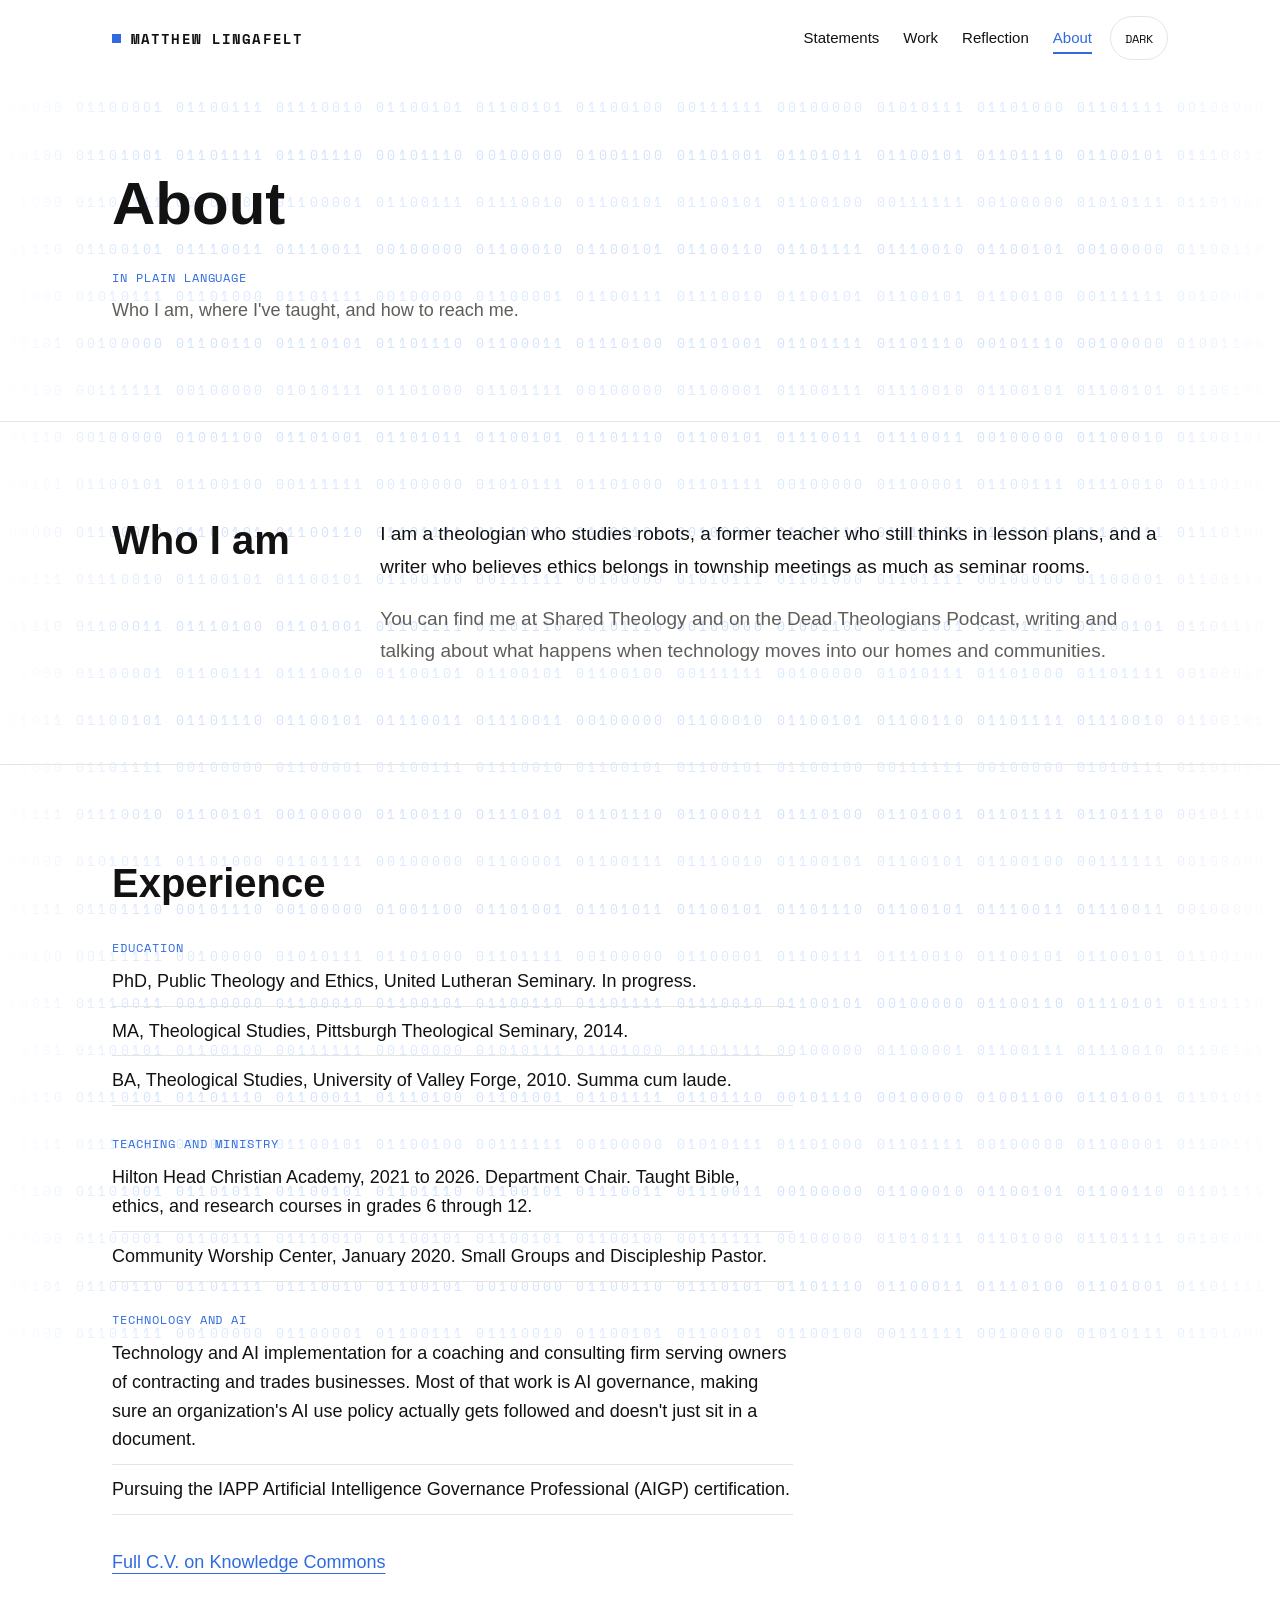
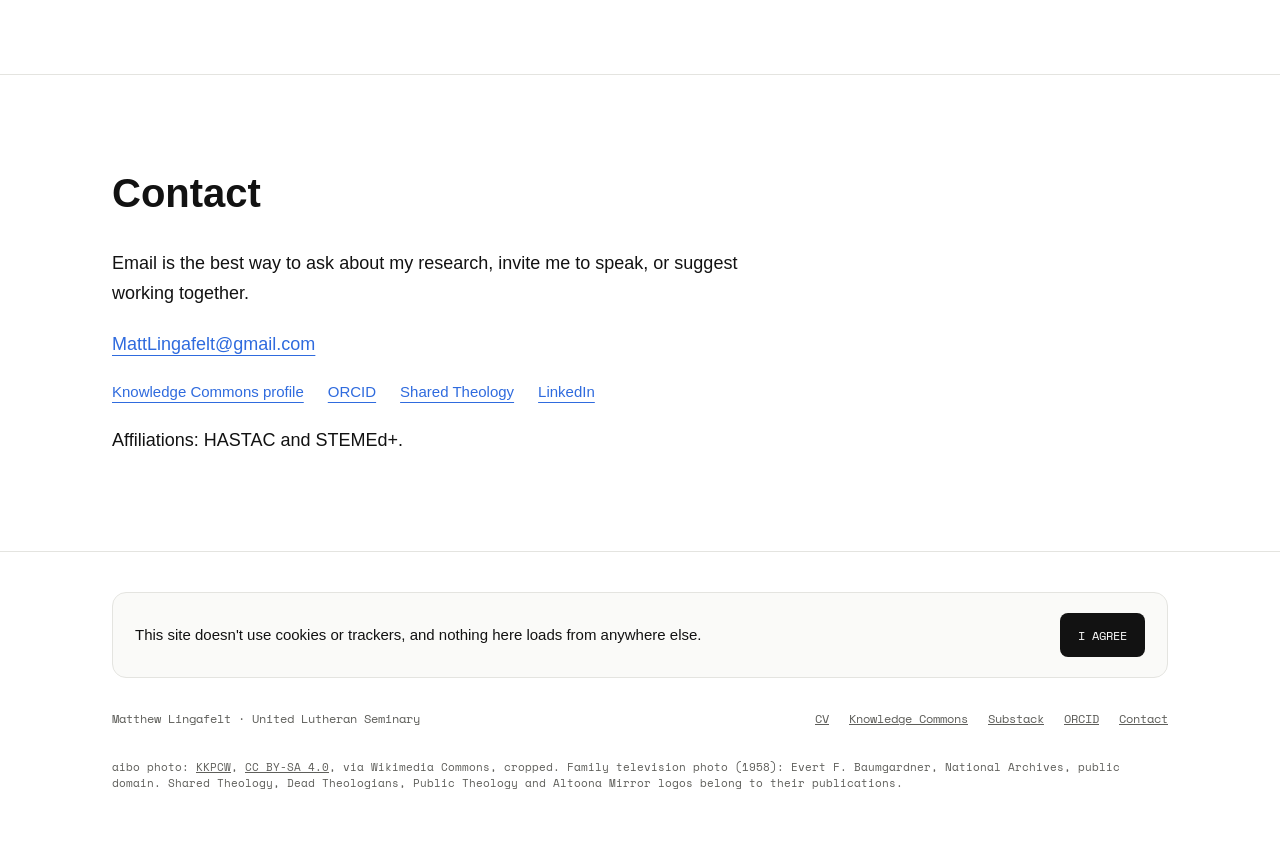
==== about.html @ e6d9fc23 "Five-page portfolio site: Home, Statements, Work, Reflection, About Replaces the single Folio page w" ====
<!doctype html>
<html lang="en">
<head>
<meta charset="utf-8">
<meta name="viewport" content="width=device-width, initial-scale=1">
<title>About · Matthew Lingafelt</title>
<meta name="description" content="Who I am, where I've taught, and how to reach me.">
<link rel="canonical" href="https://mattlingafelt.com/about.html">
<meta property="og:url" content="https://mattlingafelt.com/about.html">
<meta property="og:title" content="About · Matthew Lingafelt">
<meta property="og:description" content="Who I am, where I've taught, and how to reach me.">
<meta property="og:type" content="website">
<meta property="og:image" content="https://mattlingafelt.com/images/family-watching-television-1958.jpg">
<meta property="og:image:alt" content="A family watching television together in their living room, 1958.">
<link rel="icon" href="favicon.svg" type="image/svg+xml">
<link rel="stylesheet" href="css/site.css">
<script type="application/ld+json">
{
  "@context": "https://schema.org",
  "@type": "ProfilePage",
  "mainEntity": {
    "@type": "Person",
    "name": "Matthew Lingafelt",
    "jobTitle": "PhD student, Public Theology and Ethics",
    "affiliation": { "@type": "CollegeOrUniversity", "name": "United Lutheran Seminary" },
    "image": "https://mattlingafelt.com/headshot.jpg",
    "sameAs": [
      "https://orcid.org/0009-0001-2127-9851",
      "https://profile.hcommons.org/members/MRLingafelt/",
      "https://mrlingafelt.hcommons.org/",
      "https://sharedtheology.substack.com",
      "https://www.linkedin.com/in/matthew-lingafelt-4976b8158/"
    ],
    "knowsAbout": ["Public theology", "Theological ethics", "Embodied AI", "Companion robots", "AI governance", "Digital humanities"]
  }
}
</script>
</head>
<body>
<a class="skip" href="#main">Skip to content</a>
<div class="binary" aria-hidden="true"></div>

<header class="top">
  <div class="wrap">
    <a class="brand" href="index.html">MATTHEW LINGAFELT</a>
    <nav aria-label="Primary">
      <a href="statements.html">Statements</a>
      <a href="work.html">Work</a>
      <a href="reflection.html">Reflection</a>
      <a href="about.html" aria-current="page">About</a>
    </nav>
    <button type="button" class="pill" id="theme">Dark</button>
  </div>
</header>

<main id="main">
<section class="sec hero">
  <div class="wrap panel">
    <h1>About</h1>
    <div class="plain">
      <span class="tag">IN PLAIN LANGUAGE</span>
      <p class="lede" data-load>Who I am, where I've taught, and how to reach me.</p>
    </div>
  </div>
</section>

<section id="about" class="sec">
  <div class="wrap panel split about" style="gap:48px">
    <h2>Who I am</h2>
    <div>
      <p data-words="ink entry 15 30 28">I am a theologian who studies robots, a former teacher who still thinks in lesson plans, and a writer who believes ethics belongs in township meetings as much as seminar rooms.</p>
      <p data-words="mut entry 42 30 28">You can find me at Shared Theology and on the Dead Theologians Podcast, writing and talking about what happens when technology moves into our homes and communities.</p>
    </div>
  </div>
</section>

<section id="experience" class="sec">
  <div class="wrap panel">
    <h2>Experience</h2>
    <dl class="exp">
      <dt>Education</dt>
      <dd>PhD, Public Theology and Ethics, United Lutheran Seminary. In progress.</dd>
      <dd>MA, Theological Studies, Pittsburgh Theological Seminary, 2014.</dd>
      <dd>BA, Theological Studies, University of Valley Forge, 2010. Summa cum laude.</dd>
      <dt>Teaching and ministry</dt>
      <dd>Hilton Head Christian Academy, 2021 to 2026. Department Chair. Taught Bible, ethics, and research courses in grades 6 through 12.</dd>
      <dd>Community Worship Center, January 2020. Small Groups and Discipleship Pastor.</dd>
      <dt>Technology and AI</dt>
      <dd>Technology and AI implementation for a coaching and consulting firm serving owners of contracting and trades businesses. Most of that work is AI governance, making sure an organization's AI use policy actually gets followed and doesn't just sit in a document.</dd>
      <dd>Pursuing the IAPP Artificial Intelligence Governance Professional (AIGP) certification.</dd>
    </dl>
    <p class="prose"><a href="https://mrlingafelt.hcommons.org/cv/">Full C.V. on Knowledge Commons</a></p>
  </div>
</section>

<section class="sec noexit">
  <div class="wrap panel">
    <h2 id="contact">Contact</h2>
    <div class="prose">
      <p class="para" data-words="pink cover 6 24 20">Email is the best way to ask about my research, invite me to speak, or suggest working together.</p>
      <p><a href="mailto:MattLingafelt@gmail.com">MattLingafelt@gmail.com</a></p>
      <ul class="toc">
        <li><a href="https://profile.hcommons.org/members/MRLingafelt/">Knowledge Commons profile</a></li>
        <li><a href="https://orcid.org/0009-0001-2127-9851">ORCID</a></li>
        <li><a href="https://sharedtheology.substack.com">Shared Theology</a></li>
        <li><a href="https://www.linkedin.com/in/matthew-lingafelt-4976b8158/">LinkedIn</a></li>
      </ul>
      <p>Affiliations: HASTAC and STEMEd+.</p>
    </div>
  </div>
</section>
</main>

<footer>
  <div class="wrap">
    <div class="consent" role="region" aria-label="Consent notice">
      <span id="consent" aria-live="polite">This site doesn't use cookies or trackers, and nothing here loads from anywhere else.</span>
      <button type="button" id="agree">I AGREE</button>
    </div>
    <div class="foot">
      <span>Matthew Lingafelt · United Lutheran Seminary</span>
      <nav aria-label="Elsewhere">
        <a href="https://mrlingafelt.hcommons.org/cv/">CV</a>
        <a href="https://profile.hcommons.org/members/MRLingafelt/">Knowledge Commons</a>
        <a href="https://sharedtheology.substack.com">Substack</a>
        <a href="https://orcid.org/0009-0001-2127-9851">ORCID</a>
        <a href="about.html#contact">Contact</a>
      </nav>
    </div>
    <p class="credit">aibo photo: <a href="https://commons.wikimedia.org/wiki/File:Aibo_ERS-1000_-_1.jpg">KKPCW</a>, <a href="https://creativecommons.org/licenses/by-sa/4.0/">CC BY-SA 4.0</a>, via Wikimedia Commons, cropped. Family television photo (1958): Evert F. Baumgardner, National Archives, public domain. Shared Theology, Dead Theologians, Public Theology and Altoona Mirror logos belong to their publications.</p>
  </div>
</footer>

<script src="js/site.js" defer></script>
</body>
</html>
---- css/site.css ----
/* fonts are served from this folder so the footer's "no third parties" stays true (all three are SIL Open Font License) */
@font-face{font-family:'Space Grotesk';font-weight:400 600;font-display:swap;src:url(../fonts/space-grotesk.woff2) format('woff2')}
@font-face{font-family:'Oxanium';font-weight:500 700;font-display:swap;src:url(../fonts/oxanium.woff2) format('woff2')}
@font-face{font-family:'Space Mono';font-weight:400;font-display:swap;src:url(../fonts/space-mono-400.woff2) format('woff2')}
@font-face{font-family:'Space Mono';font-weight:700;font-display:swap;src:url(../fonts/space-mono-700.woff2) format('woff2')}
/* white by default; dark only when the visitor asks for it */
:root{color-scheme:light;
--bg:light-dark(#FFFFFF,#111110);--ink:light-dark(#121212,#F3F3EF);--muted:light-dark(#5E5E5A,#A9A9A3);--line:light-dark(#E4E4E0,#2C2C2A);--card:light-dark(#FAFAF8,#181817);
--accent:light-dark(#2F6BDE,#8DB8FF);--soft:#8DB8FF;--wash:light-dark(#F1F6FF,#121A2B);--on-accent:light-dark(#FFFFFF,#0B1220);--shelf:light-dark(#D5DCEB,#2A3550);
--tone-a:light-dark(#6FA0F2,#5E8FE0);--tone-b:#8DB8FF;--ghost:light-dark(#D4D4D0,#3C3C3A);--flash:light-dark(#5B8FE8,#8DB8FF);
--mono:'Space Mono',ui-monospace,monospace;--display:'Oxanium','Space Grotesk',sans-serif}
:root[data-theme=dark]{color-scheme:dark}
*{box-sizing:border-box}
html{scroll-padding-top:76px}
body{margin:0;background:var(--bg);color:var(--ink);font-family:'Space Grotesk','Helvetica Neue',Arial,sans-serif}
a{color:inherit}a:hover{opacity:.7}
:focus-visible{outline:2px solid var(--accent);outline-offset:3px;border-radius:4px}
[hidden]{display:none!important}
h1,h2,h3,p,dl,dd,ul{margin:0}
ul{list-style:none;padding:0}
h1,h2,.ch-title{font-family:var(--display);font-weight:600}
h2{font-size:40px}
.wrap{max-width:1120px;margin:0 auto;padding-inline:32px}
.mono{font-family:var(--mono);font-size:12px}
.tag{font-family:var(--mono);font-size:12px;letter-spacing:.08em;color:var(--accent)}
.skip{position:absolute;left:-999px}.skip:focus{left:12px;top:12px;z-index:20;background:var(--bg);padding:10px 14px}
.pill{font-family:var(--mono);font-size:12px;text-transform:uppercase;padding:10px 14px;min-height:44px;border-radius:999px;cursor:pointer;background:transparent;color:var(--ink);border:1px solid var(--line);transition:background .2s,color .2s,border-color .2s}
.pill:hover{border-color:var(--accent)}
.pill[aria-pressed=true],.tog:has(:checked){background:var(--accent);color:var(--on-accent);border-color:var(--accent)}

.top{position:relative;z-index:9}
.top .wrap{padding-block:16px;display:flex;flex-wrap:wrap;justify-content:space-between;align-items:center;gap:12px 18px}
.top a{text-decoration:none}
.brand{display:inline-flex;align-items:center;gap:10px;font-family:var(--mono);font-weight:700;font-size:14px;letter-spacing:.08em}
.brand::before{content:"";width:9px;height:9px;background:var(--accent)}
.top nav{display:flex;flex-wrap:wrap;align-items:center;gap:8px 24px;font-size:15px}
.top nav a{padding-block:6px;border-bottom:2px solid transparent;transition:border-color .25s,color .25s}
.top nav a[aria-current]{color:var(--accent);border-color:var(--accent)}
.top nav{margin-left:auto}
@media (max-width:640px){.top nav{order:3;width:100%}}
@media (min-width:760px){.top{position:sticky;top:0;background:color-mix(in srgb,var(--bg) 82%,transparent);-webkit-backdrop-filter:blur(12px);backdrop-filter:blur(12px)}}

.sec{position:relative;overflow:clip;view-timeline-name:--p}
.sec:not(.hero){border-top:1px solid var(--line)}
.panel{padding-block:96px;display:flex;flex-direction:column;gap:32px}
.split{flex-direction:row;flex-wrap:wrap}
.head{display:flex;flex-wrap:wrap;justify-content:space-between;align-items:baseline;gap:12px 20px}

.herocontent{animation:resolve-load 1s ease-out both}
/* one continuous binary field behind every panel: faint between panels, swelling softly (JS sets --b) where one panel hands off to the next */
.binary{position:fixed;left:0;right:0;top:-40px;height:calc(100vh + 480px);z-index:-1;pointer-events:none;overflow:hidden;display:flex;flex-direction:column;justify-content:space-between;opacity:calc(.07 + .23*var(--b,0));transform:translateY(calc(var(--shift,0)*-1px));will-change:opacity,transform;-webkit-mask-image:linear-gradient(90deg,transparent,#000 12%,#000 88%,transparent);mask-image:linear-gradient(90deg,transparent,#000 12%,#000 88%,transparent)}
.row{white-space:nowrap;font:13px/1 var(--mono);letter-spacing:.24em;margin-left:-24px;color:var(--tone-a);animation:rip-x 3.6s ease-in-out infinite alternate,rip-o 2.8s ease-in-out infinite alternate;animation-delay:calc(var(--i)*-.3s),calc(var(--i)*-.42s)}
.row:nth-child(even){color:var(--tone-b)}
.sec.off .room *{animation-play-state:paused}

.herocontent{padding-block:64px 96px;display:flex;flex-wrap:wrap;gap:56px;align-items:stretch}
.intro{flex:1 1 420px;display:flex;flex-direction:column;gap:22px}
.intro img{width:96px;height:96px;border-radius:50%;object-fit:cover;border:2px solid var(--accent)}
h1{font-size:clamp(40px,5vw,60px);line-height:1.08}
/* the headline fades from ink into the accent blue in reading order: top-left to bottom-right */
.intro h1{width:fit-content;background:linear-gradient(to bottom right,var(--ink) 25%,var(--accent) 80%);-webkit-background-clip:text;background-clip:text;color:transparent}
.lede{font-size:18px;line-height:1.65;color:var(--muted)}
.cta{display:flex;flex-wrap:wrap;gap:10px}
.cta a{text-decoration:none;font-size:15px;padding:13px 20px;border-radius:8px;min-height:44px;display:inline-flex;align-items:center;border:1px solid var(--accent);color:var(--accent)}
.cta a:first-child{background:var(--ink);border-color:var(--ink);color:var(--bg);font-weight:500}
.facts{margin-top:8px;font-family:var(--mono);font-size:13px;max-width:420px}
.facts div,.parties li{display:flex;justify-content:space-between;gap:12px;padding:10px 0;border-bottom:1px solid var(--line)}
.facts dt{color:var(--accent)}
.feature{flex:1 1 420px;min-width:0;display:flex;flex-direction:column;border:1px solid var(--line);border-radius:14px;overflow:hidden;background:var(--card);text-decoration:none;transition:border-color .3s,transform .3s}
.feature:hover{opacity:1;border-color:var(--accent);transform:translateY(-3px)}
.feature .read{margin-top:4px;font-size:15px;color:var(--accent)}
.feature .ch-arrow{display:inline-block;font-size:inherit}
.feature:hover .ch-arrow,.feature:focus-visible .ch-arrow{transform:translate(4px,-4px)}
/* the photo grows to fill the card, so the card ends level with the left column */
.banner{flex:1 1 auto;min-height:220px;position:relative;background:#2a2a2a}
.banner img{position:absolute;inset:0;width:100%;height:100%;object-fit:cover;object-position:50% 62%}
.cosmos i{position:absolute;border-radius:50%}
.feature>div:last-child{padding:26px;display:flex;flex-direction:column;gap:12px}
.feature h2{font-family:inherit;font-size:26px;font-weight:500;line-height:1.2}
.feature p{font-size:16px;line-height:1.6;color:var(--muted)}

.room{position:relative;aspect-ratio:10/9;border:1px solid var(--line);border-radius:14px;background:var(--wash);overflow:clip}
.room svg{display:block;width:100%;height:100%}
.room.paused *{animation-play-state:paused!important}
/* camera = lit eyes, microphone = blue rings, cloud = digits travelling up to the cloud */
.room.nocam .fx-blink{opacity:.25;filter:none!important;animation:none}
.room.nomic .ring,.room:not(.cloud) .send{display:none}
.floor{fill:var(--shelf);opacity:.3}
.rug{fill:var(--bg);stroke:var(--soft);stroke-width:1.5;opacity:.85}
.wood{fill:light-dark(#B9BBC6,#4A5674)}
.frame{fill:none;stroke:light-dark(#C5CCDA,#3A4666);stroke-width:3}
.pane{fill:light-dark(#DCE8FF,#0B1430)}
.curtain{fill:var(--shelf)}
.paper{fill:var(--bg);stroke:light-dark(#C5CCDA,#3A4666);stroke-width:2}
.doodle{fill:none;stroke:var(--accent);stroke-width:2;stroke-linecap:round}
.ring{fill:none;stroke:var(--soft);stroke-width:1.5;transform-box:fill-box;transform-origin:50% 50%;animation:ping 3.2s ease-out infinite}
.ring+.ring{animation-delay:-1.6s}
.send{fill:none;stroke:var(--accent);stroke-width:1.5;stroke-linejoin:round}
.link{stroke-dasharray:2 8;opacity:.45;animation:flow 1.2s linear infinite}
.bit{fill:var(--accent);stroke:none;font:700 12px var(--mono);transform:translate(calc(var(--j)*30px),calc(var(--j)*-80px));animation:send 3.2s linear infinite;animation-delay:calc(var(--j)*-.8s)}
/* one beat of play: she pushes the ball, the robot rolls up and nudges it back */
.play-ball,.play-spin,.play-arm,.play-lean,.play-tail,.play-bot,.play-wheel{animation:1.6s ease-in-out infinite alternate}
.play-spin,.play-arm,.play-lean,.play-tail,.play-wheel,.fx-blink,.fx-ant{transform-box:fill-box}
.play-ball{animation-name:roll}
.play-spin{transform-origin:50% 50%;animation-name:ballspin}
.play-arm{transform-origin:50% 8%;transform:rotate(-40deg);animation-name:push}
.play-lean{transform-origin:30% 100%;animation-name:lean}
.play-tail{transform-origin:80% 0%;animation-name:sway}
.play-bot{animation-name:nudge}
.play-wheel{transform-origin:50% 50%;animation-name:wheel}
/* scroll story: the room stays pinned while the captions scroll past and switch its features on one by one */
/* the room panel is a tinted band, so the shutter reads as a lens opening onto her room */
#room{background:var(--wash)}
/* camera shutter: dark aperture blades over the panel's first screen, opening as it scrolls in (JS turns the blades) */
.shutter{position:absolute;left:0;right:0;top:0;height:100vh;z-index:5;pointer-events:none;will-change:transform}
.shutter svg{display:block;width:100%;height:100%}
.shutter polygon{fill:#0A0A0A;stroke:#6B6B6B;stroke-width:.35;stroke-linejoin:round}
.shutter.gone{display:none}
.badge{align-self:flex-start;display:inline-flex;align-items:center;gap:10px;padding:11px 18px;border-radius:999px;background:var(--accent);color:var(--on-accent);font:700 14px/1 var(--mono);letter-spacing:.12em}
.badge::before{content:"";width:8px;height:8px;border-radius:50%;background:currentColor;animation:fx-pulse 2.4s ease-in-out infinite}
.story{display:grid;gap:0 clamp(24px,4vw,56px)}
.story .room{position:sticky;top:12px;z-index:2;box-shadow:0 -12px 0 var(--wash)}
.steps{list-style:none;margin:0;padding:0}
.step{min-height:62vh;display:flex;flex-direction:column;justify-content:center;gap:12px;color:var(--muted);opacity:.35;transition:opacity .4s,color .4s}
.step.on{opacity:1;color:var(--ink)}
.step p{margin:0;font-size:clamp(20px,2.1vw,26px);line-height:1.45;text-wrap:pretty}
.step-n{font-family:var(--mono);font-size:12px;letter-spacing:.08em;color:var(--accent)}
.step.final{min-height:0;padding-block:18vh 8px;gap:28px}
.step.final .sense{grid-template-columns:1fr;gap:24px}
@media (min-width:760px){
.story{grid-template-columns:minmax(0,5fr) minmax(0,7fr);align-items:start}
.story .room{grid-column:2;grid-row:1;top:96px;width:min(100%,calc((100vh - 140px)*10/9));justify-self:end}
.steps{grid-column:1;grid-row:1}
}
.sense{display:grid;grid-template-columns:repeat(auto-fit,minmax(min(320px,100%),1fr));gap:24px 48px;align-items:start}
.sense fieldset{border:0;margin:0;padding:0;display:flex;flex-wrap:wrap;gap:8px}
.sense legend{padding:0;margin-bottom:14px;font-size:17px;line-height:1.5}
.tog{position:relative;display:inline-flex;align-items:center;gap:8px}
.tog input{position:absolute;opacity:0;pointer-events:none}
.tog::before{content:"";width:8px;height:8px;border-radius:50%;border:1.5px solid currentColor}
.tog:has(:checked)::before{background:currentColor}
.tog:has(:focus-visible){outline:2px solid var(--accent);outline-offset:3px}
.count{display:flex;align-items:baseline;gap:12px;font-size:16px;color:var(--muted)}
.count b{font:600 56px/1 var(--display);color:var(--accent)}
.parties{margin-top:6px;font-family:var(--mono);font-size:13px}
.parties span:last-child{color:var(--muted)}
.parties .dim{opacity:.5}
.caption{display:flex;flex-wrap:wrap;justify-content:space-between;align-items:center;gap:12px 32px}
.caption p{flex:999 1 420px;font-size:16px;line-height:1.6;color:var(--muted)}
.caption a{font-size:15px;color:var(--accent);text-underline-offset:5px}

.lectio{padding-block:120px;gap:40px}
.lectio p{flex:999 1 640px;min-width:0;font-size:clamp(30px,3.6vw,48px);line-height:1.25;font-weight:500;letter-spacing:-.015em}

.list{border-top:1px solid var(--line)}
.posts li{position:relative;isolation:isolate;overflow:clip;display:flex;flex-wrap:wrap;gap:8px 32px;align-items:baseline;padding:24px 20px;border-bottom:1px solid var(--line)}
.posts time{font-family:var(--mono);font-size:12px;color:var(--accent);flex:0 0 110px}
.posts .t{text-decoration:none;font-size:22px;font-weight:500;flex:999 1 420px;transition:transform .45s cubic-bezier(.2,.7,.2,1)}
/* same blue sweep as the Work rows; the title link stretches over the whole row */
.posts .t::after{content:"";position:absolute;inset:0}
.posts .t:hover{opacity:1}
.posts li:has(a)::before{content:"";position:absolute;inset:0;z-index:-1;background:var(--wash);transform:scaleX(0);transform-origin:0 50%;transition:transform .45s cubic-bezier(.2,.7,.2,1)}
.posts li:has(a:hover)::before,.posts li:has(a:focus-visible)::before{transform:scaleX(1)}
.posts li:has(a:hover) .t,.posts li:has(a:focus-visible) .t{transform:translateX(14px)}
.posts .mono{color:var(--muted)}
.tabs{display:flex;flex-wrap:wrap;gap:6px}

.ch{text-decoration:none;position:relative;overflow:clip;display:flex;flex-wrap:wrap;align-items:center;gap:16px 40px;padding:36px 20px;border-bottom:1px solid var(--line)}
.ch:hover{opacity:1}
.ch>*{position:relative}
.ch-fill{position:absolute;inset:0;background:var(--wash);transform:scaleX(0);transform-origin:0 50%;transition:transform .45s cubic-bezier(.2,.7,.2,1)}
.ch-title{flex:999 1 min(360px,100%);min-width:0;font-size:clamp(24px,4vw,52px);line-height:1;white-space:nowrap;transition:transform .45s cubic-bezier(.2,.7,.2,1)}
.ch-arrow{font-size:30px;color:var(--accent);transition:transform .35s}
.ch:hover .ch-fill,.ch:focus-visible .ch-fill{transform:scaleX(1)}
.ch:hover .ch-title,.ch:focus-visible .ch-title{transform:translateX(14px)}
.ch .tag{flex:0 0 120px}
.ch-title:has(.ch-logo){display:flex;align-items:center;gap:12px}
@media (max-width:359px){.ch-title{white-space:normal}}
.ch-logo{flex:none;width:clamp(30px,3vw,40px);height:auto;border-radius:9px}
.round,.venue img{border-radius:50%}
.venue img.sq{border-radius:4px}
.ch-logo.photo{border-radius:50%}
.credit{font-family:var(--mono);font-size:11px;color:var(--muted)}
.venue{display:inline-flex;align-items:center;gap:8px}
.ch-info{flex:1 1 240px;display:flex;flex-direction:column;gap:12px;font-size:15px;line-height:1.5;color:var(--muted)}
.sig{display:flex}
.sig span{background:var(--accent)}
.scan{gap:5px}.scan span{width:14px;height:14px;border-radius:3px;animation:scan 2.6s linear infinite;animation-delay:calc(var(--i)*.26s)}
.type{flex-direction:column;gap:5px}.type span{height:4px;border-radius:2px;transform-origin:0 50%;animation:type 4.2s ease-in-out infinite;animation-delay:calc(var(--i)*.5s)}
.type span:nth-child(2),.eq span:nth-child(3n+1){background:var(--soft)}
.eq{align-items:flex-end;gap:4px;height:28px}.eq span{width:5px;border-radius:2px;transform-origin:50% 100%;animation:eq .7s ease-in-out infinite alternate}
.eq span:nth-child(3n){animation-duration:.52s}.eq span:nth-child(3n+1){animation-duration:.86s}.eq span:nth-child(4n){animation-delay:-.3s}.eq span:nth-child(5n){animation-duration:1.1s}

.about h2{flex:1 1 220px}
.about div{flex:999 1 560px;min-width:0;display:flex;flex-direction:column;gap:20px;font-size:19px;line-height:1.7}
.about p+p{color:var(--muted)}

footer{border-top:1px solid var(--line)}
footer .wrap{padding-block:40px 56px;display:flex;flex-direction:column;gap:32px}
.consent{border:1px solid var(--line);border-radius:14px;padding:20px 22px;display:flex;flex-wrap:wrap;justify-content:space-between;align-items:center;gap:16px;background:var(--card);font-size:15px;line-height:1.5}
.consent button{font-family:var(--mono);font-size:12px;padding:12px 18px;min-height:44px;border-radius:8px;cursor:pointer;background:var(--ink);color:var(--bg);border:0}
.foot{display:flex;flex-wrap:wrap;justify-content:space-between;gap:20px;font-family:var(--mono);font-size:12px;color:var(--muted)}
.foot nav{display:flex;flex-wrap:wrap;gap:20px}

@keyframes ink{0%{color:var(--ghost);filter:blur(2.5px)}55%{color:var(--flash);filter:blur(0)}100%{color:var(--ink);filter:blur(0)}}
@keyframes mut{0%{color:var(--ghost);filter:blur(2.5px)}55%{color:var(--flash);filter:blur(0)}100%{color:var(--muted);filter:blur(0)}}
@keyframes up{from{opacity:0;transform:translateY(28px)}to{opacity:1;transform:none}}
@keyframes resolve{from{opacity:0}to{opacity:1}}
@keyframes dissolve{from{opacity:1}to{opacity:0}}
@keyframes resolve-load{0%{opacity:0}35%{opacity:0}100%{opacity:1}}
@keyframes rip-x{from{transform:translateX(-16px)}to{transform:translateX(16px)}}
@keyframes rip-o{from{opacity:.16}to{opacity:.9}}
@keyframes scan{0%,100%{opacity:.22}12%{opacity:1}30%{opacity:.22}}
@keyframes type{0%{transform:scaleX(0)}45%,85%{transform:scaleX(1)}100%{transform:scaleX(0)}}
@keyframes eq{from{transform:scaleY(.2)}to{transform:scaleY(1)}}
/* centre tracks the middle of the screen (-50vh to 50vh from the panel top across entry); the lens opens from 45%, then jumps huge so the tall panel is never clipped */
@keyframes ping{0%{transform:scale(.4);opacity:.55}100%{transform:scale(1.5);opacity:0}}
@keyframes roll{to{transform:translateX(58px)}}
@keyframes ballspin{to{transform:rotate(237deg)}}
@keyframes push{from{transform:rotate(-58deg)}to{transform:rotate(-26deg)}}
@keyframes lean{from{transform:rotate(5deg)}to{transform:rotate(0deg)}}
@keyframes sway{from{transform:rotate(-5deg)}to{transform:rotate(7deg)}}
@keyframes nudge{to{transform:translateX(11px)}}
@keyframes wheel{to{transform:rotate(70deg)}}
@keyframes send{0%{transform:translate(0,0);opacity:0}10%{opacity:1}88%{opacity:1}100%{transform:translate(121px,-326px);opacity:0}}
@keyframes flow{to{stroke-dashoffset:-10}}
@keyframes fx-blink{0%,92%,100%{transform:scaleY(1)}95%{transform:scaleY(.1)}}
@keyframes fx-ant{0%,100%{transform:rotate(-7deg)}50%{transform:rotate(7deg)}}
@keyframes fx-pulse{0%,100%{opacity:.35}50%{opacity:1}}
.fx-blink{transform-origin:50% 50%;animation:fx-blink 4.6s linear infinite}
.fx-ant{transform-origin:50% 100%;animation:fx-ant 1.3s ease-in-out infinite}
.fx-pulse{animation:fx-pulse 2.4s ease-in-out infinite}

/* words on screen at load resolve on a timer; everything else resolves on scroll */
.lw{animation:mut .8s ease both;animation-delay:calc(.7s + var(--i)*35ms)}
@supports (animation-timeline:scroll()){
.ink{animation:ink linear both;animation-timeline:--p}
.mut{animation:mut linear both;animation-timeline:--p}
.up{animation:up linear both;animation-timeline:view();animation-range:entry 0% cover 25%}
.panel{animation:resolve linear both;animation-timeline:--p;animation-range:entry 24% entry 64%}
/* exits are timed from the top of the screen (vh), not the panel's height, so tall panels and phones never fade content that is still being read */
@media (max-height:1400px){
.para{view-timeline-name:--w}
.pmut{animation:mut linear both;animation-timeline:--w}
.pink{animation:ink linear both;animation-timeline:--w}
.panel{animation:resolve linear both,dissolve linear forwards;animation-timeline:--p,--p;animation-range:entry 24% entry 64%,exit calc(100% - 48vh) exit 100%}
.herocontent{animation:resolve-load 1s ease-out both,dissolve linear forwards;animation-timeline:auto,--p;animation-range:normal,exit calc(100% - 48vh) exit 100%}
.noexit .panel{animation:resolve linear both;animation-timeline:--p;animation-range:entry 24% entry 64%}
}
}
@media (prefers-reduced-motion:no-preference){html{scroll-behavior:smooth}}
@media (prefers-reduced-motion:reduce){
.ink,.mut,.pmut,.pink,.lw,.up,.panel,.herocontent{animation:none}
.binary,.shutter{display:none}
.room *,.sig *{animation:none!important}
}

/* inner pages: a reading column, the plain-language label, cards and the in-page list */
.prose{max-width:68ch;display:flex;flex-direction:column;gap:20px;font-size:18px;line-height:1.7}
.prose a,.card a,.toc a{color:var(--accent);text-underline-offset:5px}
.toc{display:flex;flex-wrap:wrap;gap:8px 24px;font-size:15px}
.plain{max-width:68ch;display:flex;flex-direction:column;gap:10px}
.cards{display:grid;grid-template-columns:1fr;gap:24px}
@media (min-width:760px){.cards{grid-template-columns:1fr 1fr}}
.card{min-width:0;border:1px solid var(--line);border-radius:14px;background:var(--card);padding:26px;display:flex;flex-direction:column;gap:12px}
.card h3{font-size:24px;font-weight:500;line-height:1.2}
.card p,.card details{font-size:16px;line-height:1.6;color:var(--muted)}
.card img,.card video{display:block;max-width:100%;height:auto;border-radius:8px;border:1px solid var(--line)}
.card summary{cursor:pointer;color:var(--accent);padding-block:8px}
.card a{font-size:15px;margin-top:auto}
.posts p{flex:1 1 100%;font-size:16px;line-height:1.5;color:var(--muted)}
@media (min-width:760px){.posts p{padding-left:142px}}
.exp{max-width:68ch;font-size:18px;line-height:1.6}
.exp dt{font-family:var(--mono);font-size:12px;letter-spacing:.08em;text-transform:uppercase;color:var(--accent);margin-top:28px}
.exp dt:first-child{margin-top:0}
.exp dd{padding-block:10px;border-bottom:1px solid var(--line)}
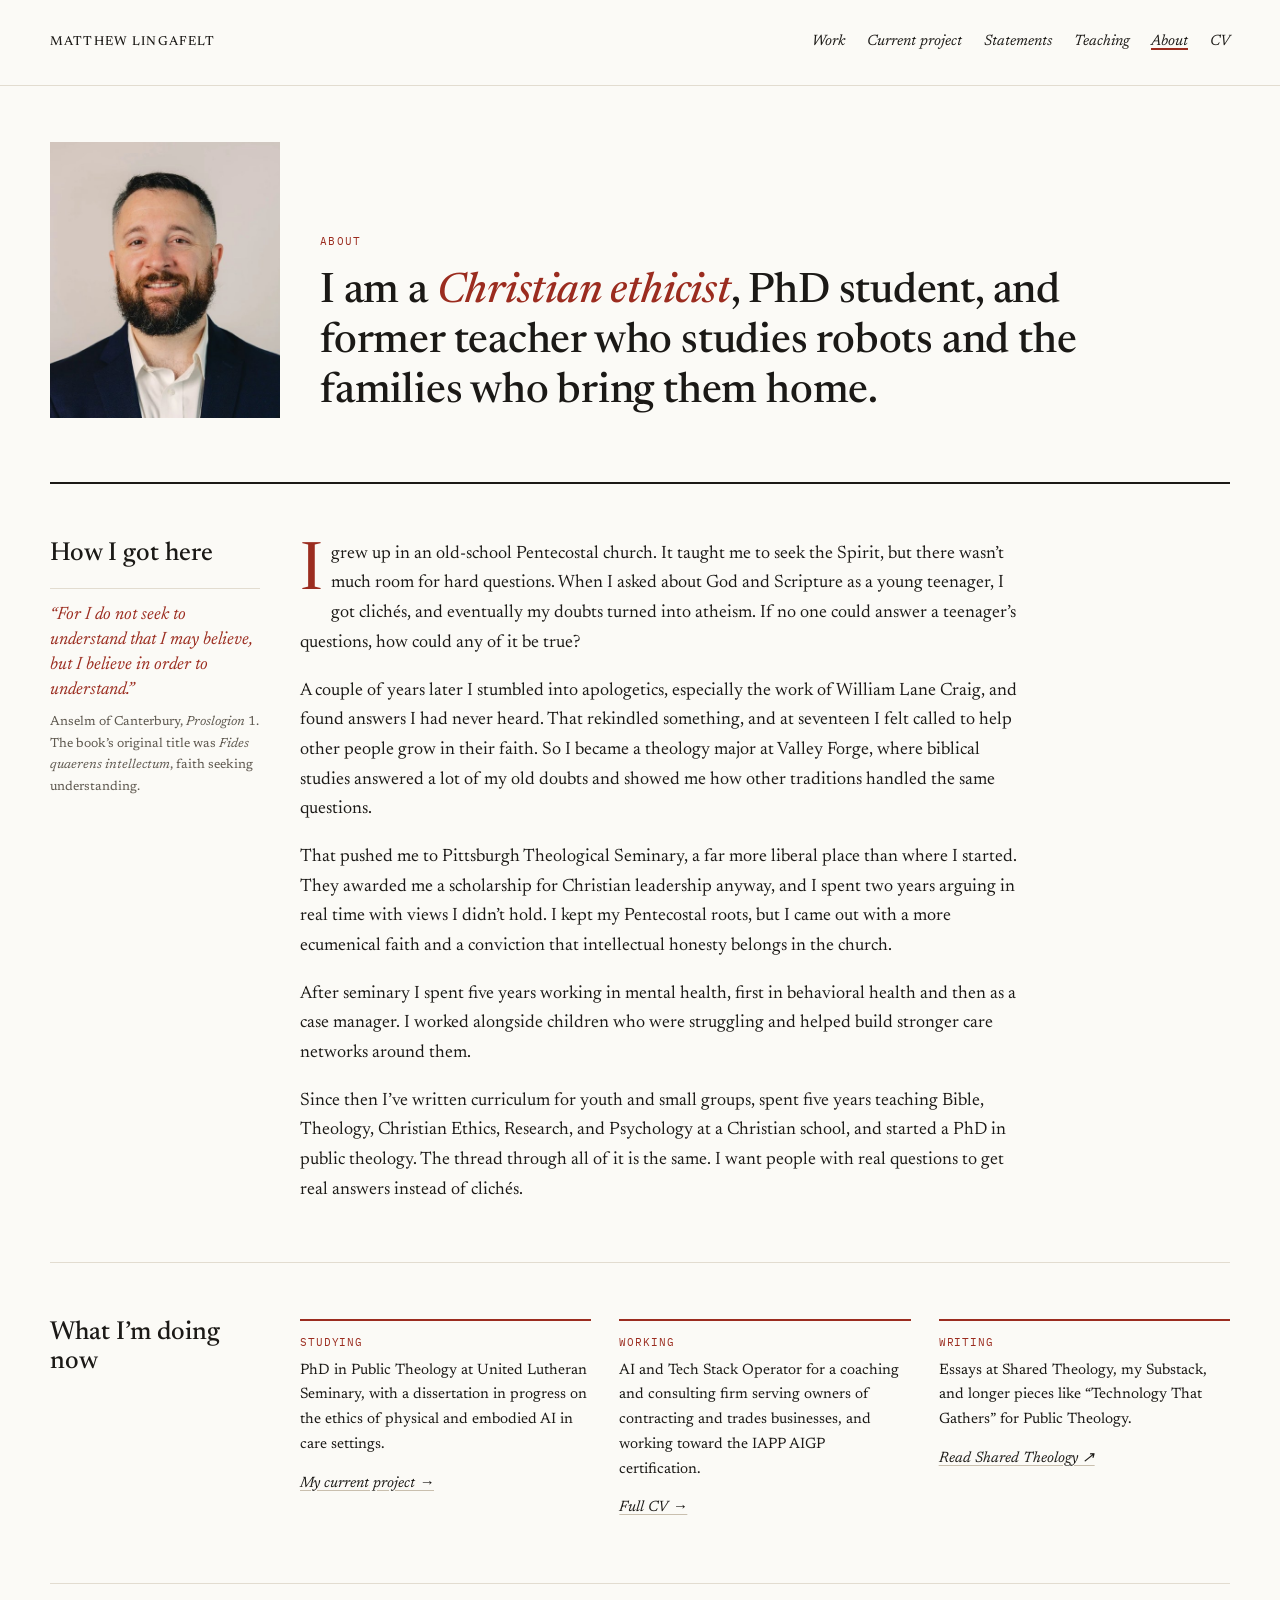
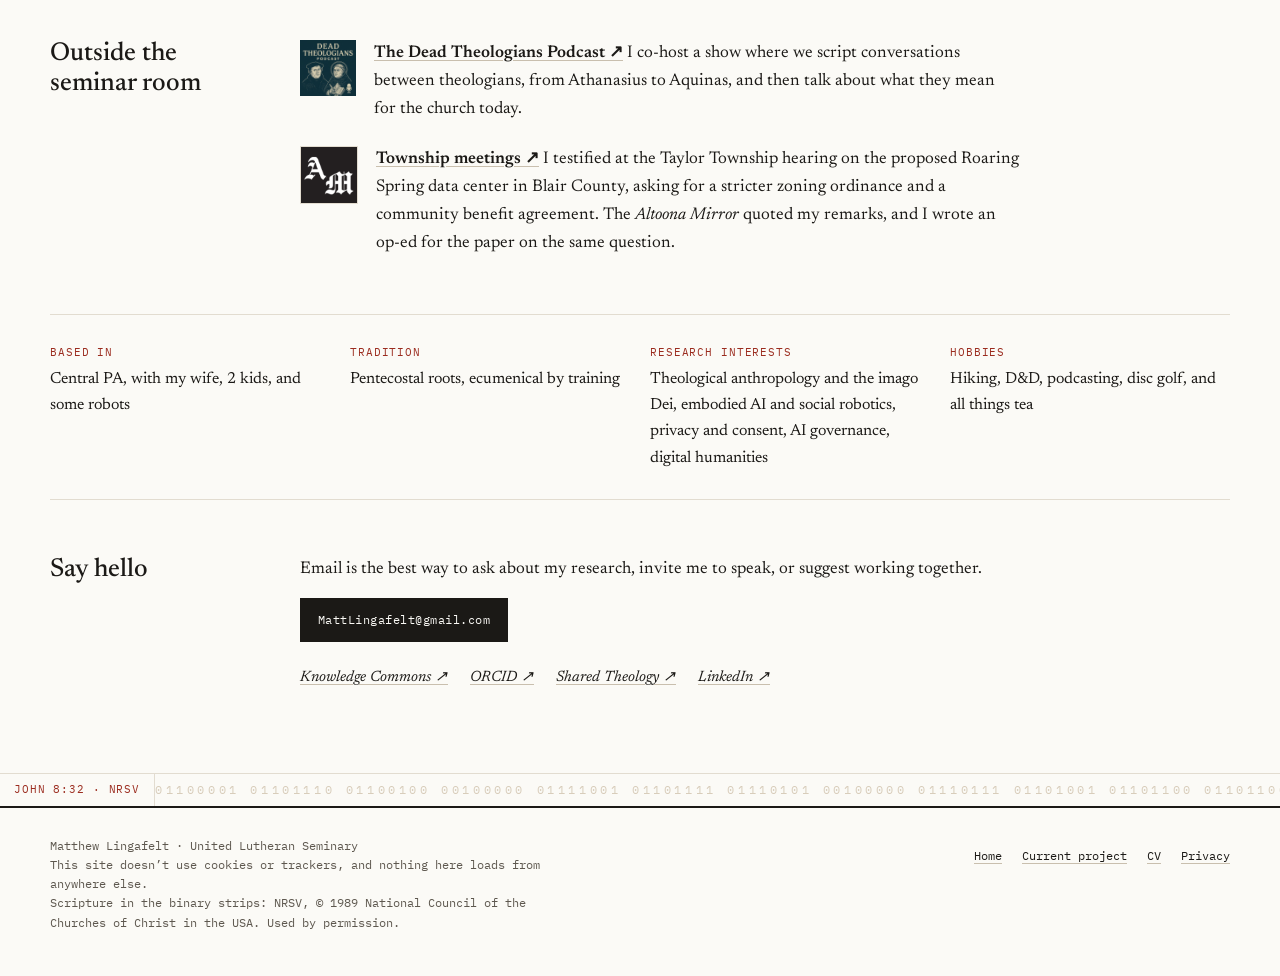
==== commit 7feae402: "Design D (Glossa): seven-page site with self-hosted fonts Home, Current project, Statements, Teachin" ====
--- a/about.html
+++ b/about.html
@@ -4,133 +4,204 @@
 <meta charset="utf-8">
 <meta name="viewport" content="width=device-width, initial-scale=1">
 <title>About · Matthew Lingafelt</title>
-<meta name="description" content="Who I am, where I've taught, and how to reach me.">
-<link rel="canonical" href="https://mattlingafelt.com/about.html">
-<meta property="og:url" content="https://mattlingafelt.com/about.html">
+<meta name="description" content="I am a Christian ethicist, PhD student, and former teacher who studies robots and the families who bring them home.">
+<link rel="canonical" href="https://mattlingafelt.com/about">
+<meta property="og:type" content="profile">
+<meta property="og:site_name" content="Matthew Lingafelt">
+<meta property="og:url" content="https://mattlingafelt.com/about">
 <meta property="og:title" content="About · Matthew Lingafelt">
-<meta property="og:description" content="Who I am, where I've taught, and how to reach me.">
-<meta property="og:type" content="website">
+<meta property="og:description" content="I am a Christian ethicist, PhD student, and former teacher who studies robots and the families who bring them home.">
 <meta property="og:image" content="https://mattlingafelt.com/images/family-watching-television-1958.jpg">
-<meta property="og:image:alt" content="A family watching television together in their living room, 1958.">
-<link rel="icon" href="favicon.svg" type="image/svg+xml">
-<link rel="stylesheet" href="css/site.css">
+<meta property="og:image:alt" content="A family in 1958 gathered in their living room around a television set">
+<meta name="twitter:card" content="summary_large_image">
+<link rel="icon" href="/favicon.svg" type="image/svg+xml">
+<link rel="preload" href="/fonts/newsreader-roman.woff2" as="font" type="font/woff2" crossorigin>
+<link rel="stylesheet" href="/css/base.css">
+<style>
+body{margin:0;background:#FBFAF6}
+a{color:#1B1916;text-decoration-color:#C9BFAE;text-underline-offset:3px}
+a:hover{color:#9B2C1F}
+@keyframes binL{from{transform:translateX(0)}to{transform:translateX(-50%)}}
+.bin-track{display:flex;width:max-content;white-space:nowrap}
+.bin-l{animation:binL 120s linear infinite}
+@media (prefers-reduced-motion: reduce){.bin-l{animation:none}}
+</style>
 <script type="application/ld+json">
 {
-  "@context": "https://schema.org",
-  "@type": "ProfilePage",
-  "mainEntity": {
-    "@type": "Person",
-    "name": "Matthew Lingafelt",
-    "jobTitle": "PhD student, Public Theology and Ethics",
-    "affiliation": { "@type": "CollegeOrUniversity", "name": "United Lutheran Seminary" },
-    "image": "https://mattlingafelt.com/headshot.jpg",
-    "sameAs": [
-      "https://orcid.org/0009-0001-2127-9851",
-      "https://profile.hcommons.org/members/MRLingafelt/",
-      "https://mrlingafelt.hcommons.org/",
-      "https://sharedtheology.substack.com",
-      "https://www.linkedin.com/in/matthew-lingafelt-4976b8158/"
-    ],
-    "knowsAbout": ["Public theology", "Theological ethics", "Embodied AI", "Companion robots", "AI governance", "Digital humanities"]
-  }
+ "@context": "https://schema.org",
+ "@type": "ProfilePage",
+ "url": "https://mattlingafelt.com/about",
+ "mainEntity": {
+  "@type": "Person",
+  "@id": "https://mattlingafelt.com/#person",
+  "name": "Matthew Lingafelt",
+  "alternateName": "Matt Lingafelt",
+  "url": "https://mattlingafelt.com/",
+  "image": "https://mattlingafelt.com/images/headshot-color.jpg",
+  "jobTitle": "PhD student, Public Theology",
+  "affiliation": {
+   "@type": "CollegeOrUniversity",
+   "name": "United Lutheran Seminary"
+  },
+  "sameAs": [
+   "https://orcid.org/0009-0001-2127-9851",
+   "https://profile.hcommons.org/members/MRLingafelt/",
+   "https://mrlingafelt.hcommons.org/",
+   "https://sharedtheology.substack.com",
+   "https://www.linkedin.com/in/matthew-lingafelt-4976b8158/",
+   "https://open.spotify.com/show/0AvS3p5VxiqDYNdGbd88li"
+  ],
+  "knowsAbout": [
+   "Public theology",
+   "Christian ethics",
+   "Embodied AI",
+   "Companion robots",
+   "AI governance",
+   "Digital humanities"
+  ]
+ }
 }
 </script>
 </head>
 <body>
-<a class="skip" href="#main">Skip to content</a>
-<div class="binary" aria-hidden="true"></div>
-
-<header class="top">
-  <div class="wrap">
-    <a class="brand" href="index.html">MATTHEW LINGAFELT</a>
-    <nav aria-label="Primary">
-      <a href="statements.html">Statements</a>
-      <a href="work.html">Work</a>
-      <a href="reflection.html">Reflection</a>
-      <a href="about.html" aria-current="page">About</a>
-    </nav>
-    <button type="button" class="pill" id="theme">Dark</button>
+<a class="skip" href="#top">Skip to content</a>
+<div style="background: #FBFAF6; color: #1B1916; font-family: 'Newsreader', Georgia, serif; font-size: 17px; line-height: 1.65">
+
+  <header style="border-bottom: 1px solid #E2DCD0">
+    <div style="max-width: 1180px; margin: 0 auto; padding: 18px 32px; display: flex; flex-wrap: wrap; align-items: baseline; justify-content: space-between; gap: 8px 32px">
+      <a href="/" style="text-decoration: none; font-size: 19px; font-weight: 500; letter-spacing: 0.06em; font-variant-caps: all-small-caps">Matthew Lingafelt</a>
+      <nav aria-label="Main" style="display: flex; flex-wrap: wrap; gap: 4px 22px; font-size: 15px; font-style: italic">
+        <a href="/#work" style="text-decoration: none; padding-block: 12px">Work</a>
+        <a href="/current-project" style="text-decoration: none; padding-block: 12px">Current project</a>
+        <a href="/statements" style="text-decoration: none; padding-block: 12px">Statements</a>
+        <a href="/teaching" style="text-decoration: none; padding-block: 12px">Teaching</a>
+        <a href="/about" aria-current="page" style="text-decoration: underline; text-decoration-color: #9B2C1F; text-decoration-thickness: 2px; padding-block: 12px">About</a>
+        <a href="/cv" style="text-decoration: none; padding-block: 12px">CV</a>
+      </nav>
+    </div>
+  </header>
+
+  <main id="top">
+    <div style="max-width: 1180px; margin: 0 auto; padding: 0 32px">
+
+      <section aria-labelledby="ab-h" style="padding: 56px 0 64px; display: flex; flex-wrap: wrap; align-items: flex-end; gap: 32px 40px">
+        <img src="/images/headshot-color.jpg" alt="Matthew Lingafelt" style="flex: none; width: 230px; height: 276px; object-fit: cover">
+        <div style="flex: 1 1 520px; min-width: 0; max-width: 760px; display: flex; flex-direction: column; gap: 16px">
+          <p style="margin: 0; font-family: 'IBM Plex Mono', monospace; font-size: 11px; letter-spacing: 0.12em; text-transform: uppercase; color: #9B2C1F">About</p>
+          <h1 id="ab-h" style="margin: 0; font-weight: 500; font-size: clamp(30px, 3.4vw, 42px); line-height: 1.2; letter-spacing: -0.005em">I am a <span style="font-style: italic; color: #9B2C1F">Christian ethicist</span>, PhD student, and former teacher who studies robots and the families who bring them home.</h1>
+        </div>
+      </section>
+
+      <section aria-labelledby="st-h" style="padding: 56px 0; border-top: 2px solid #1B1916; display: flex; flex-wrap: wrap; gap: 24px 40px">
+        <aside style="flex: 0 0 210px; display: flex; flex-direction: column; gap: 18px">
+          <h2 id="st-h" style="margin: 0; font-size: 26px; font-weight: 500; line-height: 1.15">How I got here</h2>
+          <blockquote style="margin: 0; padding-top: 14px; border-top: 1px solid #E2DCD0">
+            <p style="margin: 0; font-size: 18px; line-height: 1.4; font-style: italic; color: #9B2C1F">“For I do not seek to understand that I may believe, but I believe in order to understand.”</p>
+            <p style="margin: 8px 0 0; font-size: 13px; color: #5E584F">Anselm of Canterbury, <em>Proslogion</em> 1. The book’s original title was <em>Fides quaerens intellectum</em>, faith seeking understanding.</p>
+          </blockquote>
+        </aside>
+        <div style="flex: 1 1 560px; min-width: 0; max-width: 720px; display: flex; flex-direction: column; gap: 18px; font-size: 18px">
+          <p style="margin: 0"><span style="float: left; font-size: 66px; line-height: 0.82; padding: 6px 8px 0 0; color: #9B2C1F">I</span> grew up in an old-school Pentecostal church. It taught me to seek the Spirit, but there wasn’t much room for hard questions. When I asked about God and Scripture as a young teenager, I got clichés, and eventually my doubts turned into atheism. If no one could answer a teenager’s questions, how could any of it be true?</p>
+          <p style="margin: 0">A couple of years later I stumbled into apologetics, especially the work of William Lane Craig, and found answers I had never heard. That rekindled something, and at seventeen I felt called to help other people grow in their faith. So I became a theology major at Valley Forge, where biblical studies answered a lot of my old doubts and showed me how other traditions handled the same questions.</p>
+          <p style="margin: 0">That pushed me to Pittsburgh Theological Seminary, a far more liberal place than where I started. They awarded me a scholarship for Christian leadership anyway, and I spent two years arguing in real time with views I didn’t hold. I kept my Pentecostal roots, but I came out with a more ecumenical faith and a conviction that intellectual honesty belongs in the church.</p>
+          <p style="margin: 0">After seminary I spent five years working in mental health, first in behavioral health and then as a case manager. I worked alongside children who were struggling and helped build stronger care networks around them.</p>
+          <p style="margin: 0">Since then I’ve written curriculum for youth and small groups, spent five years teaching Bible, Theology, Christian Ethics, Research, and Psychology at a Christian school, and started a PhD in public theology. The thread through all of it is the same. I want people with real questions to get real answers instead of clichés.</p>
+        </div>
+      </section>
+
+      <section aria-labelledby="now-h" style="padding: 56px 0; border-top: 1px solid #E2DCD0; display: flex; flex-wrap: wrap; gap: 24px 40px">
+        <h2 id="now-h" style="margin: 0; flex: 0 0 210px; font-size: 26px; font-weight: 500; line-height: 1.15">What I’m doing now</h2>
+        <div class="g g3" style="flex: 1 1 560px; min-width: 0; display: grid; grid-template-columns: repeat(3, minmax(0, 1fr)); gap: 24px 28px; font-size: 15px">
+          <div style="display: flex; flex-direction: column; gap: 8px; padding-top: 12px; border-top: 2px solid #9B2C1F">
+            <span style="font-family: 'IBM Plex Mono', monospace; font-size: 11px; letter-spacing: 0.08em; text-transform: uppercase; color: #9B2C1F">Studying</span>
+            <p style="margin: 0">PhD in Public Theology at United Lutheran Seminary, with a dissertation in progress on the ethics of physical and embodied AI in care settings.</p>
+            <a href="/current-project" style="font-style: italic; padding-block: 6px">My current project →</a>
+          </div>
+          <div style="display: flex; flex-direction: column; gap: 8px; padding-top: 12px; border-top: 2px solid #9B2C1F">
+            <span style="font-family: 'IBM Plex Mono', monospace; font-size: 11px; letter-spacing: 0.08em; text-transform: uppercase; color: #9B2C1F">Working</span>
+            <p style="margin: 0">AI and Tech Stack Operator for a coaching and consulting firm serving owners of contracting and trades businesses, and working toward the IAPP AIGP certification.</p>
+            <a href="/cv" style="font-style: italic; padding-block: 6px">Full CV →</a>
+          </div>
+          <div style="display: flex; flex-direction: column; gap: 8px; padding-top: 12px; border-top: 2px solid #9B2C1F">
+            <span style="font-family: 'IBM Plex Mono', monospace; font-size: 11px; letter-spacing: 0.08em; text-transform: uppercase; color: #9B2C1F">Writing</span>
+            <p style="margin: 0">Essays at Shared Theology, my Substack, and longer pieces like “Technology That Gathers” for Public Theology.</p>
+            <a href="https://sharedtheology.substack.com" style="font-style: italic; padding-block: 6px">Read Shared Theology ↗</a>
+          </div>
+        </div>
+      </section>
+
+      <section aria-labelledby="pub-h" style="padding: 56px 0; border-top: 1px solid #E2DCD0; display: flex; flex-wrap: wrap; gap: 24px 40px">
+        <h2 id="pub-h" style="margin: 0; flex: 0 0 210px; font-size: 26px; font-weight: 500; line-height: 1.15">Outside the seminar room</h2>
+        <div style="flex: 1 1 560px; min-width: 0; max-width: 720px; display: flex; flex-direction: column; gap: 22px">
+          <div style="display: flex; gap: 18px; align-items: flex-start">
+            <img src="/logos/dead-theologians.jpg" alt="" style="flex: none; width: 56px; height: 56px; object-fit: cover">
+            <p style="margin: 0"><a href="https://open.spotify.com/show/0AvS3p5VxiqDYNdGbd88li" style="font-weight: 600">The Dead Theologians Podcast ↗</a> I co-host a show where we script conversations between theologians, from Athanasius to Aquinas, and then talk about what they mean for the church today.</p>
+          </div>
+          <div style="display: flex; gap: 18px; align-items: flex-start">
+            <img src="/logos/mirror.png" alt="" style="flex: none; width: 56px; height: 56px; object-fit: contain; background: #FFFFFF; border: 1px solid #E2DCD0">
+
+            <p style="margin: 0"><a href="https://archive.is/LkUjG" style="font-weight: 600">Township meetings ↗</a> I testified at the Taylor Township hearing on the proposed Roaring Spring data center in Blair County, asking for a stricter zoning ordinance and a community benefit agreement. The <em>Altoona Mirror</em> quoted my remarks, and I wrote an op-ed for the paper on the same question.</p>
+          </div>
+        </div>
+      </section>
+
+      <section class="g g4" aria-label="At a glance" style="padding: 28px 0; border-top: 1px solid #E2DCD0; border-bottom: 1px solid #E2DCD0; display: grid; grid-template-columns: repeat(4, minmax(0, 1fr)); gap: 20px">
+        
+          <div style="display: flex; flex-direction: column; gap: 4px">
+            <span style="font-family: 'IBM Plex Mono', monospace; font-size: 11px; letter-spacing: 0.08em; text-transform: uppercase; color: #9B2C1F">Based in</span>
+            <span style="font-size: 16px">Central PA, with my wife, 2 kids, and some robots</span>
+          </div>
+        
+          <div style="display: flex; flex-direction: column; gap: 4px">
+            <span style="font-family: 'IBM Plex Mono', monospace; font-size: 11px; letter-spacing: 0.08em; text-transform: uppercase; color: #9B2C1F">Tradition</span>
+            <span style="font-size: 16px">Pentecostal roots, ecumenical by training</span>
+          </div>
+        
+          <div style="display: flex; flex-direction: column; gap: 4px">
+            <span style="font-family: 'IBM Plex Mono', monospace; font-size: 11px; letter-spacing: 0.08em; text-transform: uppercase; color: #9B2C1F">Research interests</span>
+            <span style="font-size: 16px">Theological anthropology and the imago Dei, embodied AI and social robotics, privacy and consent, AI governance, digital humanities</span>
+          </div>
+        
+          <div style="display: flex; flex-direction: column; gap: 4px">
+            <span style="font-family: 'IBM Plex Mono', monospace; font-size: 11px; letter-spacing: 0.08em; text-transform: uppercase; color: #9B2C1F">Hobbies</span>
+            <span style="font-size: 16px">Hiking, D&amp;D, podcasting, disc golf, and all things tea</span>
+          </div>
+        
+      </section>
+
+      <section id="contact" aria-labelledby="ct-h" style="padding: 56px 0 72px; display: flex; flex-wrap: wrap; gap: 20px 40px">
+        <h2 id="ct-h" style="margin: 0; flex: 0 0 210px; font-size: 26px; font-weight: 500; line-height: 1.15">Say hello</h2>
+        <div style="flex: 1 1 560px; min-width: 0; max-width: 720px; display: flex; flex-direction: column; gap: 14px">
+          <p style="margin: 0">Email is the best way to ask about my research, invite me to speak, or suggest working together.</p>
+          <a href="mailto:MattLingafelt@gmail.com" style="align-self: flex-start; display: inline-flex; align-items: center; min-height: 44px; padding: 0 18px; background: #1B1916; color: #FBFAF6; text-decoration: none; font-family: 'IBM Plex Mono', monospace; font-size: 12px; letter-spacing: 0.04em">MattLingafelt@gmail.com</a>
+          <nav aria-label="Profiles" style="display: flex; flex-wrap: wrap; gap: 0 22px; font-size: 15px; font-style: italic">
+            <a href="https://profile.hcommons.org/members/MRLingafelt/" style="padding-block: 10px">Knowledge Commons ↗</a>
+            <a href="https://orcid.org/0009-0001-2127-9851" style="padding-block: 10px">ORCID ↗</a>
+            <a href="https://sharedtheology.substack.com" style="padding-block: 10px">Shared Theology ↗</a>
+            <a href="https://www.linkedin.com/in/matthew-lingafelt-4976b8158/" style="padding-block: 10px">LinkedIn ↗</a>
+          </nav>
+        </div>
+      </section>
+    </div>
+  </main>
+
+  <div style="display: flex; align-items: stretch; border-top: 1px solid #E2DCD0">
+    <p style="margin: 0; flex: none; padding: 6px 14px; font-family: 'IBM Plex Mono', monospace; font-size: 11px; letter-spacing: 0.08em; text-transform: uppercase; color: #9B2C1F; background: #FBFAF6; border-right: 1px solid #E2DCD0; white-space: nowrap">John 8:32 · NRSV</p>
+    <div aria-hidden="true" style="flex: 1 1 auto; min-width: 0; overflow: hidden; padding: 6px 0">
+      <div class="bin-track bin-l" style="animation-duration: 156s; font-family: 'IBM Plex Mono', monospace; font-size: 12px; letter-spacing: 0.3em; color: #D8CDBB"><span>01100001 01101110 01100100 00100000 01111001 01101111 01110101 00100000 01110111 01101001 01101100 01101100 00100000 01101011 01101110 01101111 01110111 00100000 01110100 01101000 01100101 00100000 01110100 01110010 01110101 01110100 01101000 00101100 00100000 01100001 01101110 01100100 00100000 01110100 01101000 01100101 00100000 01110100 01110010 01110101 01110100 01101000 00100000 01110111 01101001 01101100 01101100 00100000 01101101 01100001 01101011 01100101 00100000 01111001 01101111 01110101 00100000 01100110 01110010 01100101 01100101 00100000 00100000 00100000 </span><span>01100001 01101110 01100100 00100000 01111001 01101111 01110101 00100000 01110111 01101001 01101100 01101100 00100000 01101011 01101110 01101111 01110111 00100000 01110100 01101000 01100101 00100000 01110100 01110010 01110101 01110100 01101000 00101100 00100000 01100001 01101110 01100100 00100000 01110100 01101000 01100101 00100000 01110100 01110010 01110101 01110100 01101000 00100000 01110111 01101001 01101100 01101100 00100000 01101101 01100001 01101011 01100101 00100000 01111001 01101111 01110101 00100000 01100110 01110010 01100101 01100101 00100000 00100000 00100000 </span></div>
+    </div>
   </div>
-</header>
-
-<main id="main">
-<section class="sec hero">
-  <div class="wrap panel">
-    <h1>About</h1>
-    <div class="plain">
-      <span class="tag">IN PLAIN LANGUAGE</span>
-      <p class="lede" data-load>Who I am, where I've taught, and how to reach me.</p>
-    </div>
-  </div>
-</section>
-
-<section id="about" class="sec">
-  <div class="wrap panel split about" style="gap:48px">
-    <h2>Who I am</h2>
-    <div>
-      <p data-words="ink entry 15 30 28">I am a theologian who studies robots, a former teacher who still thinks in lesson plans, and a writer who believes ethics belongs in township meetings as much as seminar rooms.</p>
-      <p data-words="mut entry 42 30 28">You can find me at Shared Theology and on the Dead Theologians Podcast, writing and talking about what happens when technology moves into our homes and communities.</p>
-    </div>
-  </div>
-</section>
-
-<section id="experience" class="sec">
-  <div class="wrap panel">
-    <h2>Experience</h2>
-    <dl class="exp">
-      <dt>Education</dt>
-      <dd>PhD, Public Theology and Ethics, United Lutheran Seminary. In progress.</dd>
-      <dd>MA, Theological Studies, Pittsburgh Theological Seminary, 2014.</dd>
-      <dd>BA, Theological Studies, University of Valley Forge, 2010. Summa cum laude.</dd>
-      <dt>Teaching and ministry</dt>
-      <dd>Hilton Head Christian Academy, 2021 to 2026. Department Chair. Taught Bible, ethics, and research courses in grades 6 through 12.</dd>
-      <dd>Community Worship Center, January 2020. Small Groups and Discipleship Pastor.</dd>
-      <dt>Technology and AI</dt>
-      <dd>Technology and AI implementation for a coaching and consulting firm serving owners of contracting and trades businesses. Most of that work is AI governance, making sure an organization's AI use policy actually gets followed and doesn't just sit in a document.</dd>
-      <dd>Pursuing the IAPP Artificial Intelligence Governance Professional (AIGP) certification.</dd>
-    </dl>
-    <p class="prose"><a href="https://mrlingafelt.hcommons.org/cv/">Full C.V. on Knowledge Commons</a></p>
-  </div>
-</section>
-
-<section class="sec noexit">
-  <div class="wrap panel">
-    <h2 id="contact">Contact</h2>
-    <div class="prose">
-      <p class="para" data-words="pink cover 6 24 20">Email is the best way to ask about my research, invite me to speak, or suggest working together.</p>
-      <p><a href="mailto:MattLingafelt@gmail.com">MattLingafelt@gmail.com</a></p>
-      <ul class="toc">
-        <li><a href="https://profile.hcommons.org/members/MRLingafelt/">Knowledge Commons profile</a></li>
-        <li><a href="https://orcid.org/0009-0001-2127-9851">ORCID</a></li>
-        <li><a href="https://sharedtheology.substack.com">Shared Theology</a></li>
-        <li><a href="https://www.linkedin.com/in/matthew-lingafelt-4976b8158/">LinkedIn</a></li>
-      </ul>
-      <p>Affiliations: HASTAC and STEMEd+.</p>
-    </div>
-  </div>
-</section>
-</main>
-
-<footer>
-  <div class="wrap">
-    <div class="consent" role="region" aria-label="Consent notice">
-      <span id="consent" aria-live="polite">This site doesn't use cookies or trackers, and nothing here loads from anywhere else.</span>
-      <button type="button" id="agree">I AGREE</button>
-    </div>
-    <div class="foot">
-      <span>Matthew Lingafelt · United Lutheran Seminary</span>
-      <nav aria-label="Elsewhere">
-        <a href="https://mrlingafelt.hcommons.org/cv/">CV</a>
-        <a href="https://profile.hcommons.org/members/MRLingafelt/">Knowledge Commons</a>
-        <a href="https://sharedtheology.substack.com">Substack</a>
-        <a href="https://orcid.org/0009-0001-2127-9851">ORCID</a>
-        <a href="about.html#contact">Contact</a>
-      </nav>
-    </div>
-    <p class="credit">aibo photo: <a href="https://commons.wikimedia.org/wiki/File:Aibo_ERS-1000_-_1.jpg">KKPCW</a>, <a href="https://creativecommons.org/licenses/by-sa/4.0/">CC BY-SA 4.0</a>, via Wikimedia Commons, cropped. Family television photo (1958): Evert F. Baumgardner, National Archives, public domain. Shared Theology, Dead Theologians, Public Theology and Altoona Mirror logos belong to their publications.</p>
-  </div>
-</footer>
-
-<script src="js/site.js" defer></script>
+  <footer style="border-top: 2px solid #1B1916">
+    <div style="max-width: 1180px; margin: 0 auto; padding: 28px 32px 44px; display: flex; flex-wrap: wrap; justify-content: space-between; gap: 16px 40px; font-family: 'IBM Plex Mono', monospace; font-size: 12px; color: #5E584F">
+      <p style="margin: 0; max-width: 520px; line-height: 1.6">Matthew Lingafelt · United Lutheran Seminary<br>This site doesn’t use cookies or trackers, and nothing here loads from anywhere else.<br>Scripture in the binary strips: NRSV, © 1989 National Council of the Churches of Christ in the USA. Used by permission.</p>
+      <nav aria-label="Site" style="display: flex; flex-wrap: wrap; gap: 0 20px">
+          <a href="/" style="padding-block: 10px">Home</a>
+          <a href="/current-project" style="padding-block: 10px">Current project</a>
+          <a href="/cv" style="padding-block: 10px">CV</a>
+          <a href="/privacy" style="padding-block: 10px">Privacy</a>
+        </nav>
+    </div>
+  </footer>
+</div>
 </body>
 </html>
--- a/css/base.css
+++ b/css/base.css
@@ -0,0 +1,23 @@
+/* Self-hosted fonts (SIL Open Font License, see fonts/). Each page's own design styles are inline in its <head>. */
+@font-face{font-family:'Newsreader';font-style:normal;font-weight:400 600;font-display:swap;src:url(/fonts/newsreader-roman.woff2) format('woff2')}
+@font-face{font-family:'Newsreader';font-style:italic;font-weight:400 600;font-display:swap;src:url(/fonts/newsreader-italic.woff2) format('woff2')}
+@font-face{font-family:'IBM Plex Mono';font-style:normal;font-weight:400;font-display:swap;src:url(/fonts/plex-mono-400.woff2) format('woff2')}
+@font-face{font-family:'IBM Plex Mono';font-style:normal;font-weight:500;font-display:swap;src:url(/fonts/plex-mono-500.woff2) format('woff2')}
+@font-face{font-family:'IBM Plex Mono';font-style:normal;font-weight:700;font-display:swap;src:url(/fonts/plex-mono-700.woff2) format('woff2')}
+
+html{scroll-behavior:smooth}
+@media (prefers-reduced-motion: reduce){html{scroll-behavior:auto}}
+img{max-width:100%}
+
+.skip{position:absolute;left:12px;top:-60px;z-index:10;padding:10px 16px;background:#1B1916;color:#FBFAF6;font-family:'IBM Plex Mono',monospace;font-size:13px}
+.skip:focus{top:12px;color:#FBFAF6}
+
+:focus-visible{outline:2px solid #9B2C1F;outline-offset:3px}
+.dark :focus-visible{outline-color:#E39A86}
+
+/* the canvas grids have fixed column counts; step them down on narrow screens */
+@media (max-width: 760px){.g3,.g4{grid-template-columns:repeat(2,minmax(0,1fr))!important}}
+@media (max-width: 480px){.g2,.g3{grid-template-columns:minmax(0,1fr)!important}}
+
+/* Current project on phones: the room sits above the steps and stays pinned while they scroll by */
+@media (max-width: 760px){div:has(> .room){order:-1;top:0!important;z-index:2;background:#FBFAF6;padding:8px 0}}
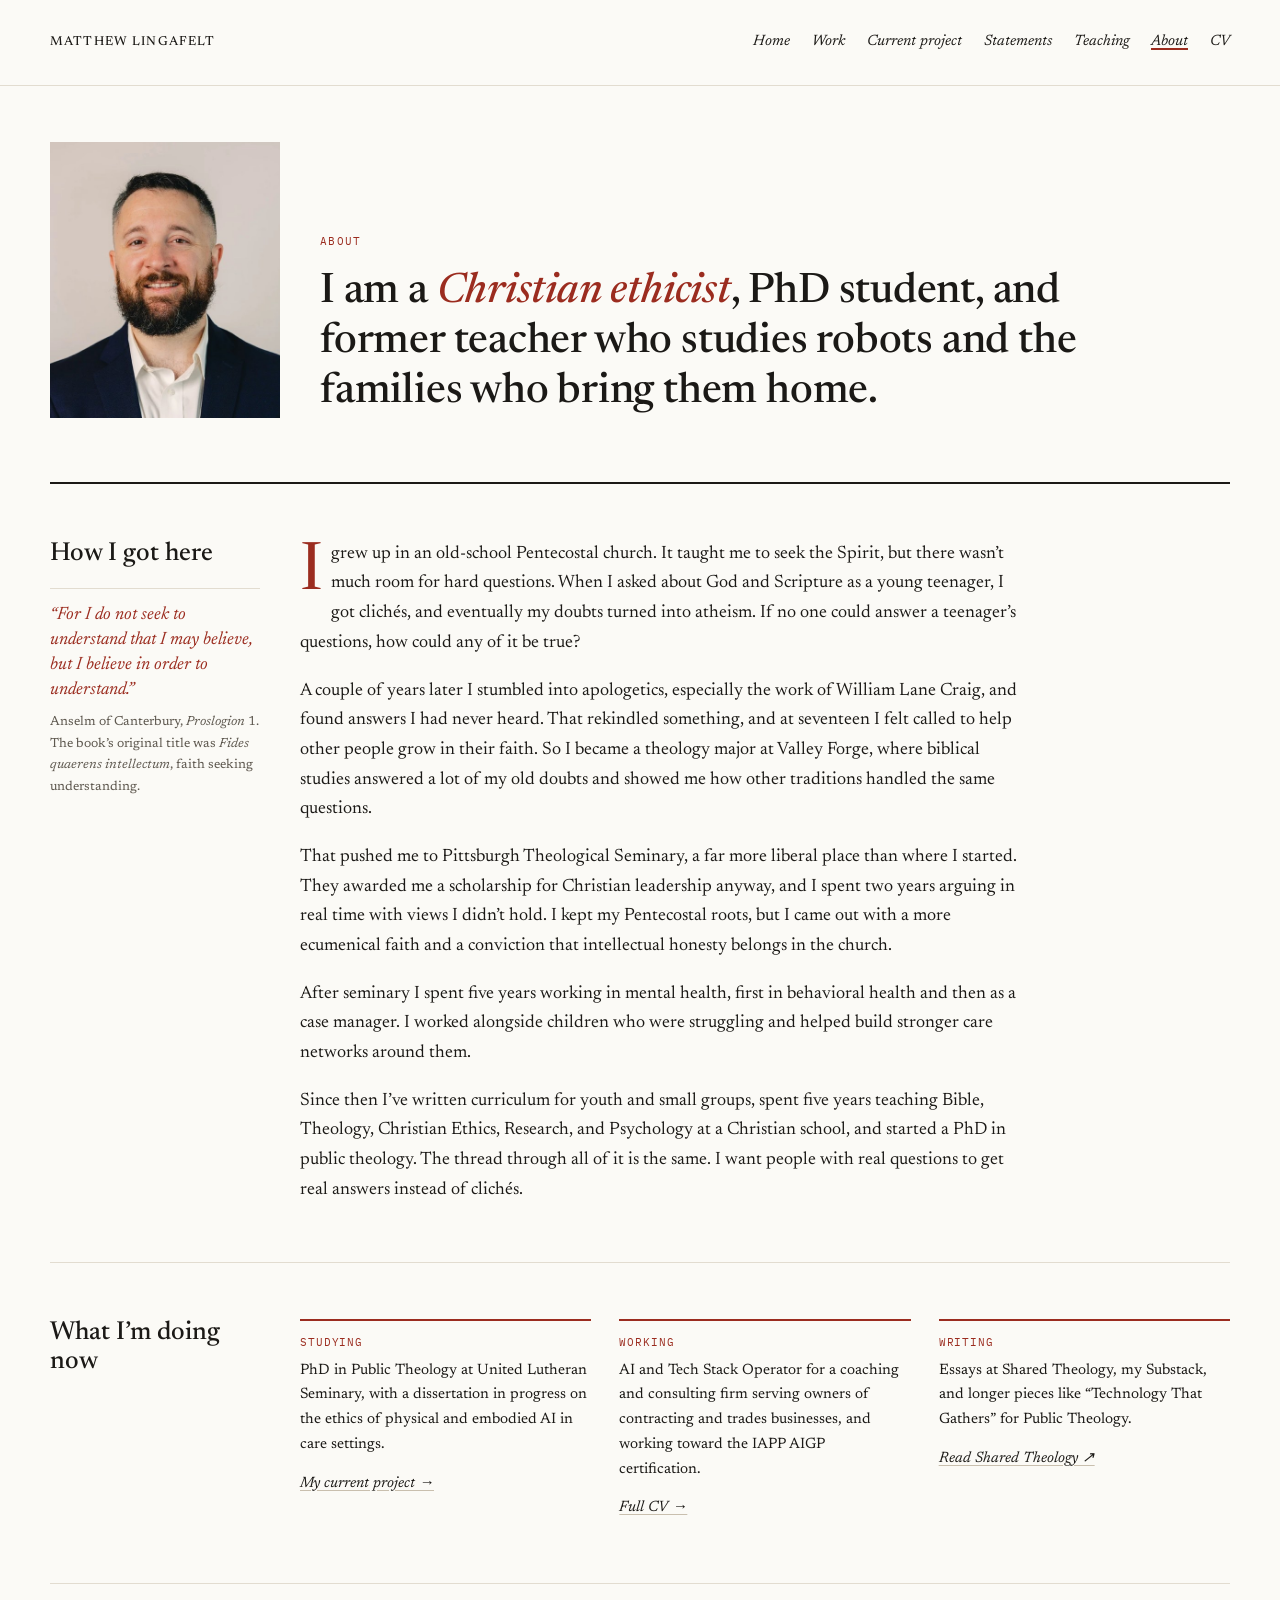
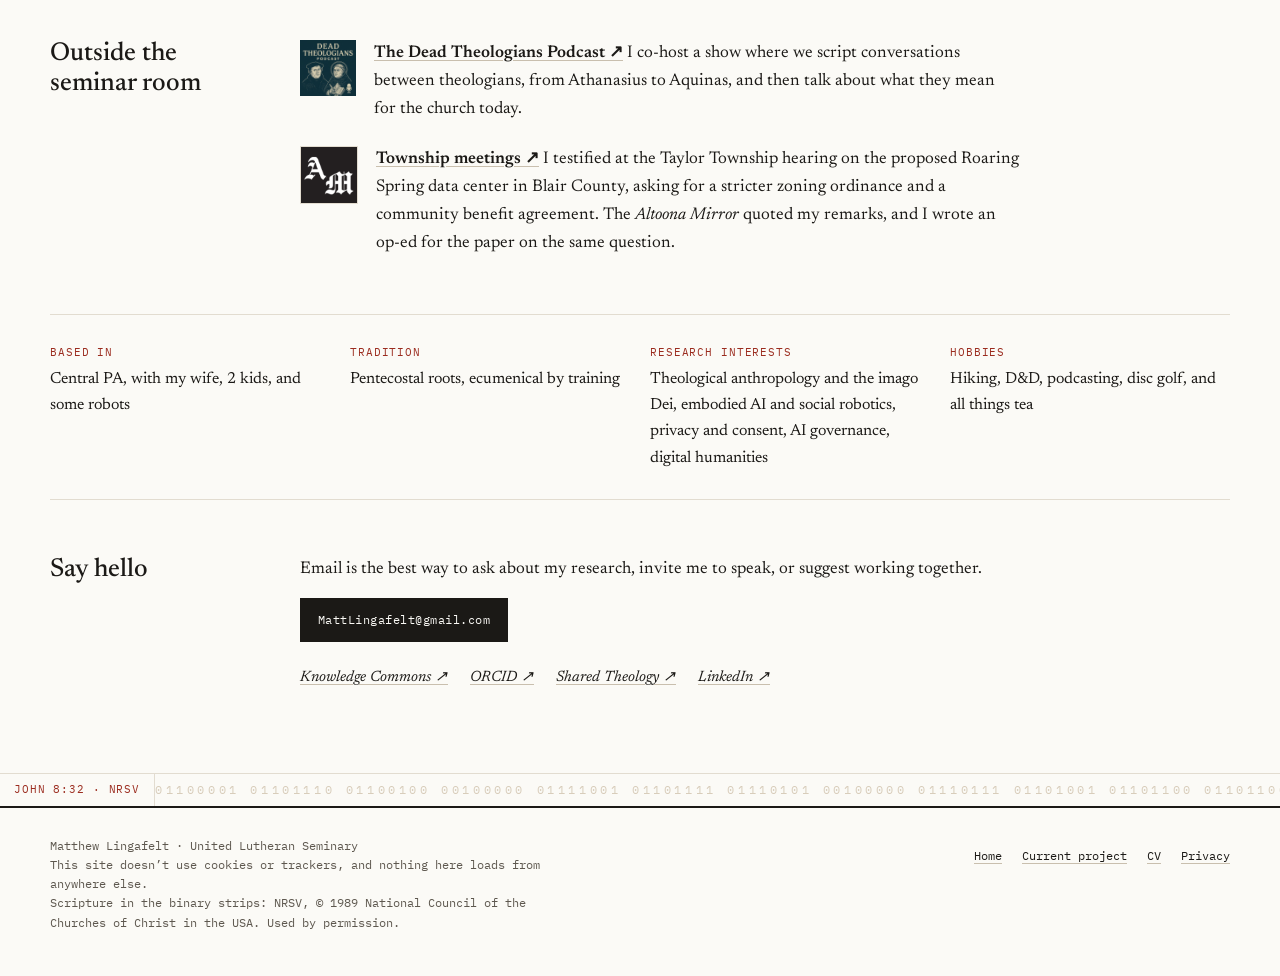
==== commit bdf06804: "Add Home to the top menu on every page Co-Authored-By: Claude Opus 5.5 <noreply@anthropic.com>" ====
--- a/about.html
+++ b/about.html
@@ -71,6 +71,7 @@
     <div style="max-width: 1180px; margin: 0 auto; padding: 18px 32px; display: flex; flex-wrap: wrap; align-items: baseline; justify-content: space-between; gap: 8px 32px">
       <a href="/" style="text-decoration: none; font-size: 19px; font-weight: 500; letter-spacing: 0.06em; font-variant-caps: all-small-caps">Matthew Lingafelt</a>
       <nav aria-label="Main" style="display: flex; flex-wrap: wrap; gap: 4px 22px; font-size: 15px; font-style: italic">
+        <a href="/" style="text-decoration: none; padding-block: 12px">Home</a>
         <a href="/#work" style="text-decoration: none; padding-block: 12px">Work</a>
         <a href="/current-project" style="text-decoration: none; padding-block: 12px">Current project</a>
         <a href="/statements" style="text-decoration: none; padding-block: 12px">Statements</a>
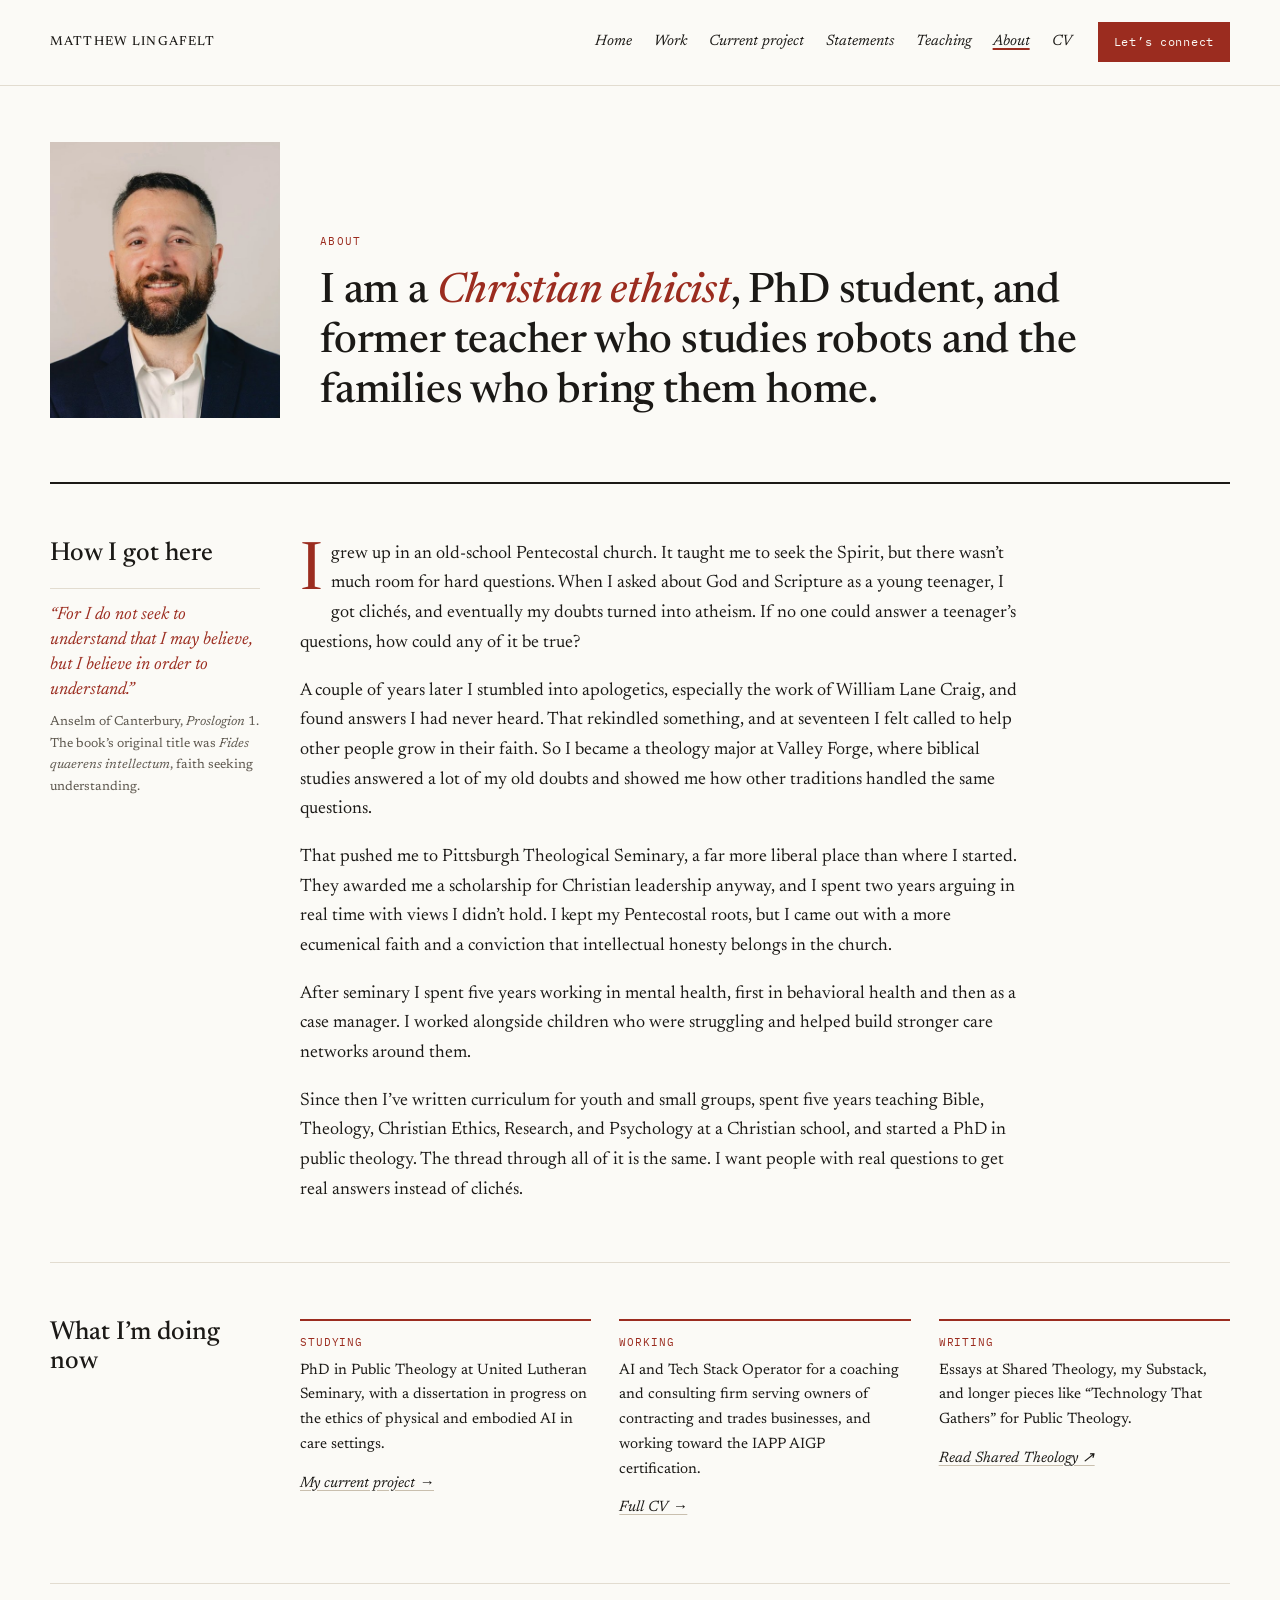
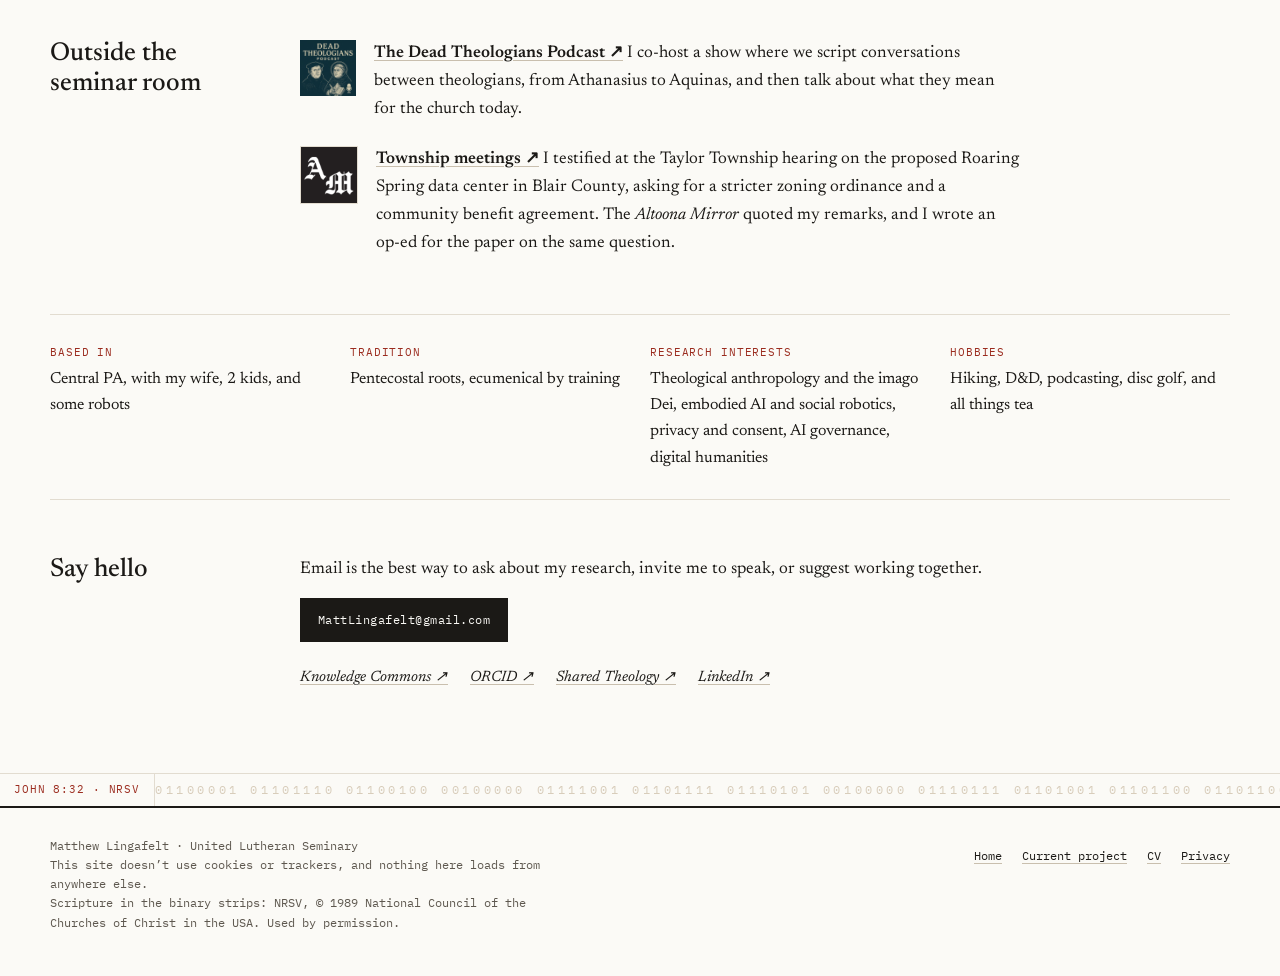
==== commit 7e90fa72: "Add a red Let's connect button to the top menu Co-Authored-By: Claude Opus 5.5 <noreply@anthropic.co" ====
--- a/about.html
+++ b/about.html
@@ -21,6 +21,7 @@
 body{margin:0;background:#FBFAF6}
 a{color:#1B1916;text-decoration-color:#C9BFAE;text-underline-offset:3px}
 a:hover{color:#9B2C1F}
+.connect:hover,.connect:focus-visible{color:#FBFAF6;background:#7A2216}
 @keyframes binL{from{transform:translateX(0)}to{transform:translateX(-50%)}}
 .bin-track{display:flex;width:max-content;white-space:nowrap}
 .bin-l{animation:binL 120s linear infinite}
@@ -78,6 +79,7 @@
         <a href="/teaching" style="text-decoration: none; padding-block: 12px">Teaching</a>
         <a href="/about" aria-current="page" style="text-decoration: underline; text-decoration-color: #9B2C1F; text-decoration-thickness: 2px; padding-block: 12px">About</a>
         <a href="/cv" style="text-decoration: none; padding-block: 12px">CV</a>
+        <a href="/#contact" class="connect" style="display: inline-flex; align-items: center; align-self: center; min-height: 40px; padding: 0 16px; margin-left: 4px; background: #9B2C1F; color: #FBFAF6; text-decoration: none; font-family: 'IBM Plex Mono', monospace; font-style: normal; font-size: 12px; letter-spacing: 0.06em">Let’s connect</a>
       </nav>
     </div>
   </header>
